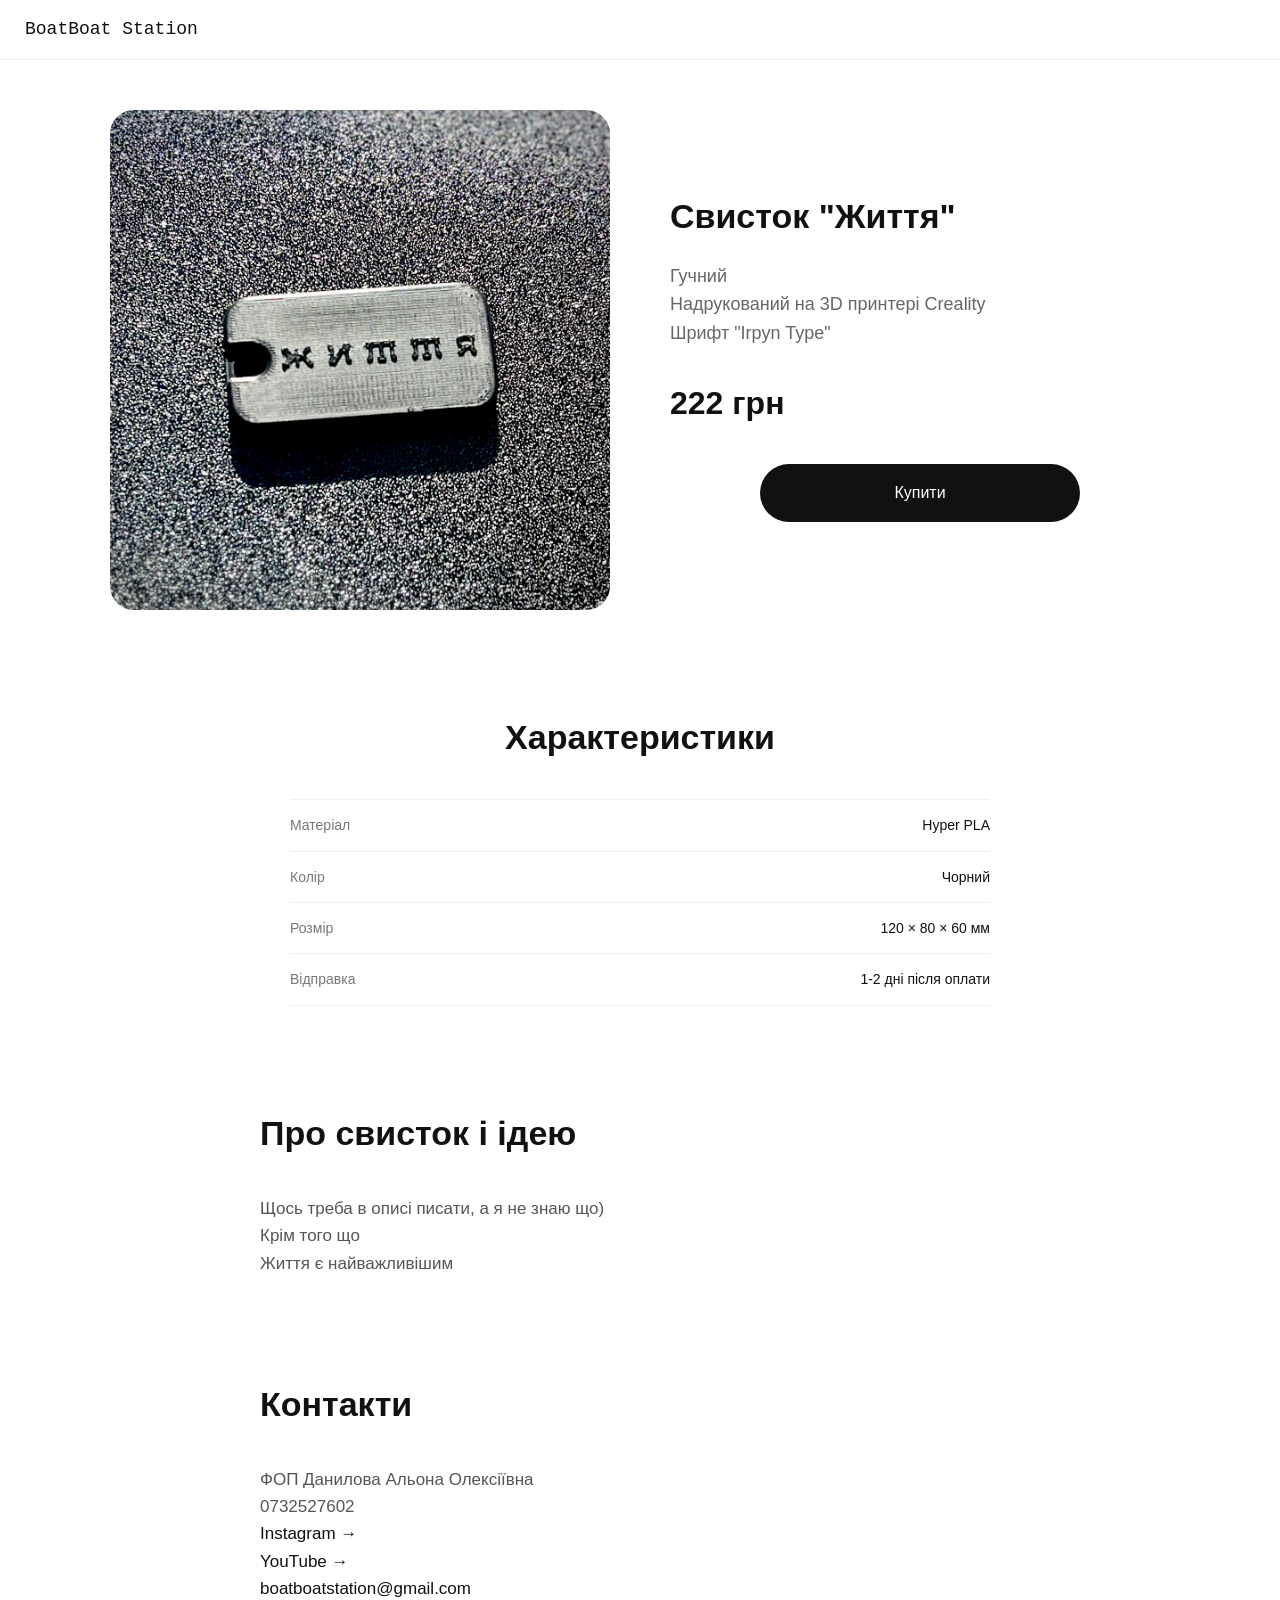
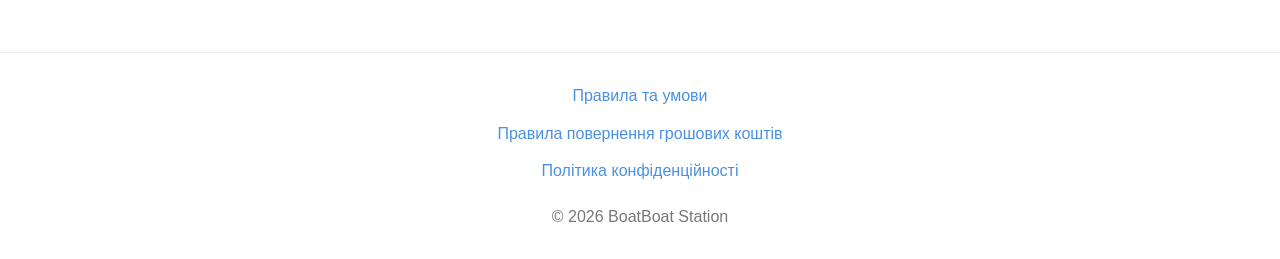
==== index.html @ ea51bc20 "Update index.html" ====
<!DOCTYPE html>
<html lang="uk">

<head>

    <meta charset="UTF-8">

    <meta name="viewport" content="width=device-width, initial-scale=1.0">

    <title>Свисток "Життя" | BoatBoat Station</title>

    <link rel="stylesheet" href="style.css">

</head>


<body>


<header class="topbar">

    <a href="index.html" class="studio-name">
    BoatBoat Station
    </a>

</header>



<main>


<section class="hero container">

    <div class="hero-image">

        <img
            src="images/product.jpeg"
            alt=Свисток "Життя"
        >

    </div>


    <div class="hero-text">

        <h1>
            Свисток "Життя"
        </h1>


        <p class="subtitle">

            Гучний<br>
            Надрукований на 3D принтері Creality<br>
            Шрифт "Irpyn Type"

        </p>


        <div class="price">

            222 грн

        </div>


        <a
            href="https://secure.wayforpay.com/payment/lifeboatboatstation"
            class="button"
            target="_blank"
            rel="noopener noreferrer">

            Купити

        </a>

    </div>

</section>



<section class="details container">

    <h2>
        Характеристики
    </h2>

    <div class="specifications">

        <div class="spec-row">
            <span>Матеріал</span>
            <strong>Hyper PLA</strong>
        </div>

        <div class="spec-row">
            <span>Колір</span>
            <strong>Чорний</strong>
        </div>

        <div class="spec-row">
            <span>Розмір</span>
            <strong>120 × 80 × 60 мм</strong>
        </div>

        <div class="spec-row">
            <span>Відправка</span>
            <strong>1-2 дні після оплати </strong>
        </div>

    </div>

</section>



<section class="description container">

    <h2>
        Про свисток і ідею
    </h2>


    <p>

        Щось треба в описі писати, а я не знаю що)<br>
        Крім того що<br>
        Життя є найважливішим
        
    </p>

</section>


<section class="contacts container">

    <h2>
        Контакти
    </h2>


    <p>
        
        ФОП Данилова Альона Олексіївна<br>
        0732527602
        
    </p>
    
    <p>
        
        <a
            href="https://www.instagram.com/boatboat_station/"
            target="_blank"
            rel="noopener noreferrer">

            Instagram →

        </a>

    </p>


    <p>

        <a
            href="https://www.youtube.com/boatboat_station"
            target="_blank"
            rel="noopener noreferrer">

            YouTube →

        </a>

    </p>


    <p>

        <a href="mailto:boatboatstation@email.com">

            boatboatstation@gmail.com

        </a>

    </p>


</section>


</main>



<footer>

    <div class="footer-links">

        <a href="terms.html">
            Правила та умови
        </a>

        <a href="returns.html">
            Правила повернення грошових коштів
        </a>
        
        <a href="privacy.html">
            Політика конфіденційності
        </a>
    </div>

    <p>
        © 2026 BoatBoat Station
    </p>

</footer>


</body>

</html>
---- style.css ----
/* Основні налаштування */

* {
    box-sizing: border-box;
    margin: 0;
    padding: 0;
}

html {
    scroll-behavior: smooth;
}

body {
    font-family: -apple-system, BlinkMacSystemFont, "Segoe UI", Arial, sans-serif;
    background: #ffffff;
    color: #111;
    line-height: 1.6;
}

.legal-page {
    max-width: 800px;
    margin: 0 auto;
    padding: 30px 25px;
}

/* Верхня панель */

.topbar {
    display: flex;
    align-items: center;
    justify-content: space-between;
    padding: 15px 25px;
    border-bottom: 1px solid #eeeeee;
    background: rgba(255,255,255,0.95);
}


/* Логотип


.logo {
    display: block;
    margin: 0;
    padding: 0;
}

.logo img {
    display: block;
    width: 55px;
    height: auto;
}
*/

/* Назва студії */


.studio-name {
    margin: 0;
    font-family: "Courier New", Courier, monospace;
    font-size: 18px;
    font-weight: 400;
    color: #111;
    text-decoration: none;
}

/* Меню */

nav {
    display: flex;
    gap: 25px;
}

nav a {
    text-decoration: none;
    color: #111;
    font-size: 14px;

    transition: opacity 0.3s ease;
}

nav a:hover {
    opacity: 0.6;
}


/* Контейнери */

.container {
    max-width: 1100px;
    margin: 0 auto;
    padding: 80px 20px;
}


/* Перший екран */

.hero {
    display: grid;
    grid-template-columns: 1fr 1fr;

    gap: 60px;

    align-items: center;
}


/* Фото товару */

.hero-image img {

    width: 100%;
    max-width: 600px;

    height: auto;

    border-radius: 24px;

    display: block;

    margin: 0 auto;
}


/* Текст */

.hero-text h1 {
    font-size: 52px;
    line-height: 1.15;

    margin-bottom: 25px;
}


.subtitle {
    color: #666;

    font-size: 18px;

    margin-bottom: 30px;
}


.price {
    font-size: 32px;
    font-weight: 700;

    margin-bottom: 35px;
}


/* Кнопка */

.button {
    display: flex;
    justify-content: center;
    align-items: center;

    width: 220px;
    height: 58px;

    margin: 0 auto;

    background: #111;
    color: white;

    text-decoration: none;

    border-radius: 999px;

    font-size: 16px;
    font-weight: 500;

    transition:
        transform 0.3s ease,
        opacity 0.3s ease;
}


.button:hover {

    transform: translateY(-3px);

    opacity: 0.85;

}


.button:active {

    transform: translateY(0);

}


/* Заголовки секцій */

section h2 {

    font-size: 34px;

    margin-bottom: 35px;

}


/* Характеристики */

.details {

    text-align: center;

}

.specifications {
    max-width: 700px;
    margin: 0 auto;
}

.spec-row {
    display: flex;
    justify-content: space-between;
    align-items: center;

    padding: 16px 0;

    border-bottom: 1px solid #eeeeee;

    gap: 30px;
}

.spec-row:first-child {
    border-top: 1px solid #eeeeee;
}

.spec-row span {
    color: #777;
}

.spec-row strong {
    font-weight: 500;
    text-align: right;
}


.detail-card span {

    display: block;

    color: #777;

    font-size: 14px;

    margin-bottom: 12px;

}


.detail-card strong {

    font-size: 18px;

}


/* Текстові блоки */

.description,
.process,
.returns,
.contacts {

    max-width: 800px;

}


.description p,
.process p,
.returns p,
.contacts p {

    color: #555;

    font-size: 17px;

}


/* Блок процесу */

.process {

    text-align: center;

}


/* Футер */

footer {

    border-top: 1px solid #eeeeee;

    text-align: center;

    padding: 30px;

    color: #777;

}

.footer-links {
    display: flex;
    flex-direction: column;
    align-items: center;
    gap: 12px;
    margin-bottom: 20px;

}

.footer-links a {

    color: #4a90e2;

    text-decoration: none;

}

.footer-links a:hover {

    text-decoration: underline;

}

/* Планшети */

@media (max-width: 900px) {


    .hero {

        grid-template-columns: 1fr;

    }


    .hero-text h1 {

        font-size: 42px;

    }


    .details-grid {

        grid-template-columns: repeat(2, 1fr);

    }

}


/* Телефони */

@media (max-width: 600px) {

    .topbar {
        flex-direction: row;
        justify-content: space-between;
        align-items: center;
        padding: 15px 20px;
    }

    .logo {
        display: block;
        flex-shrink: 0;
    }

    .logo img {
        display: block;
        width: 55px;
        height: auto;
    }

    .studio-name {
        white-space: nowrap;
    }
}

    nav {
        gap: 15px;
    }

    .container {
        padding: 50px 20px;
    }

    .hero-text h1 {
        font-size: 34px;
    }

    .hero-image {
        width: 100%;
    }

    .hero-image img {
        width: 100%;
        max-width: 100%;
    }

    .button {
        width: 100%;
        max-width: 320px;
    }

    .details-grid {
        grid-template-columns: 1fr;
    }

    .contacts a {
        color: #111;
        text-decoration: none;
        transition: opacity 0.3s ease;
    }

    .contacts a:hover {
        opacity: 0.6;
    }
    
    .spec-row {
    padding: 14px 0;
    gap: 20px;
    }

    .spec-row span {
    font-size: 14px;
    }

    .spec-row strong {
    font-size: 14px;
    }

}
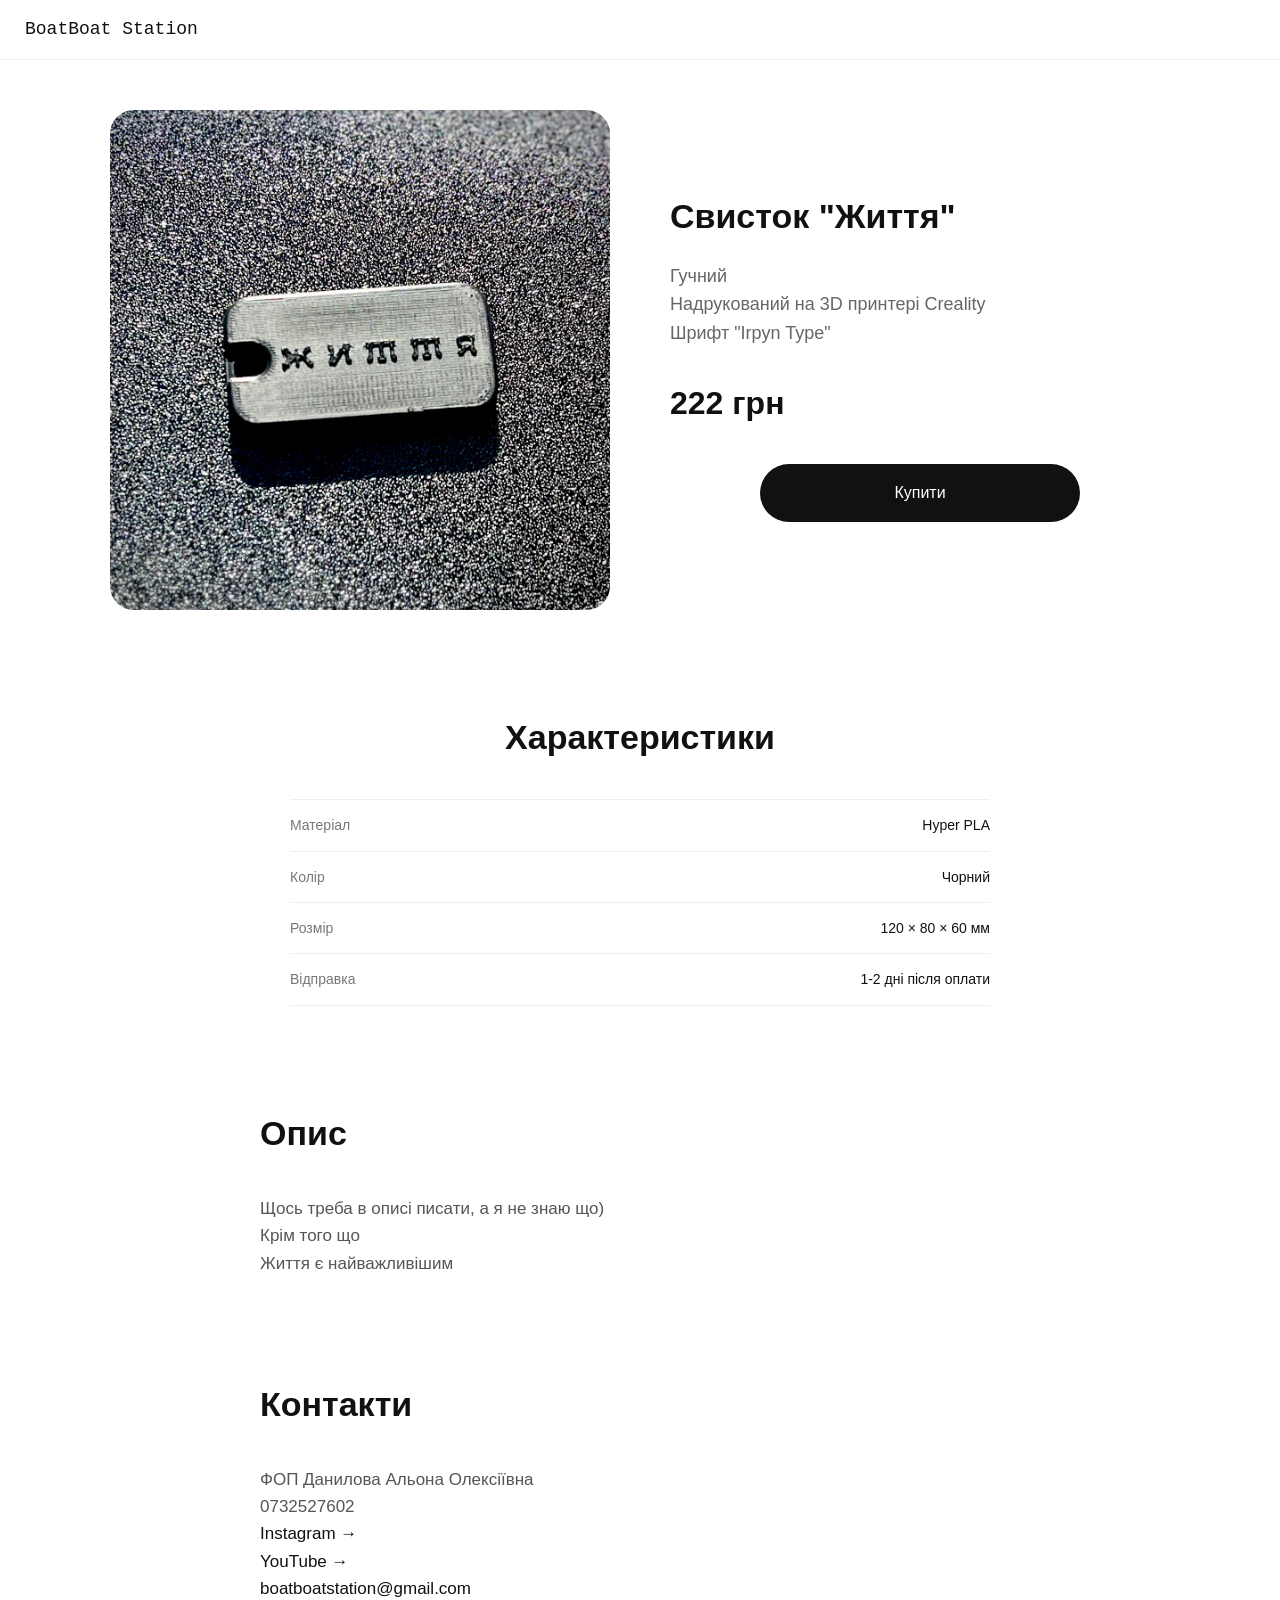
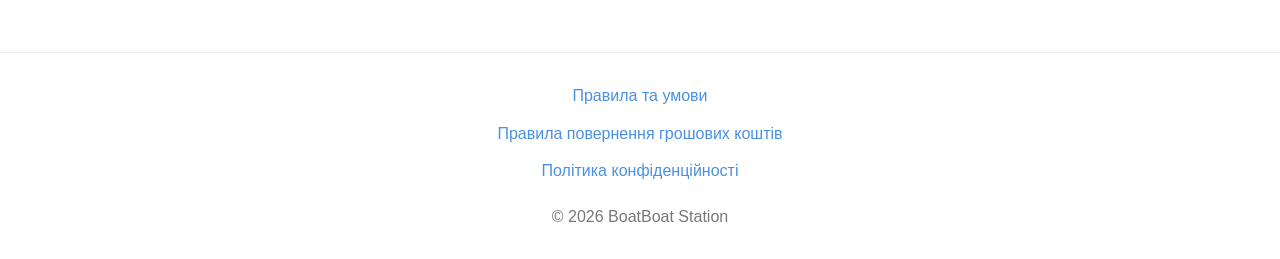
==== commit 01eb1302: "Update index.html" ====
--- a/index.html
+++ b/index.html
@@ -118,7 +118,7 @@
 <section class="description container">
 
     <h2>
-        Про свисток і ідею
+        Опис
     </h2>
 
 
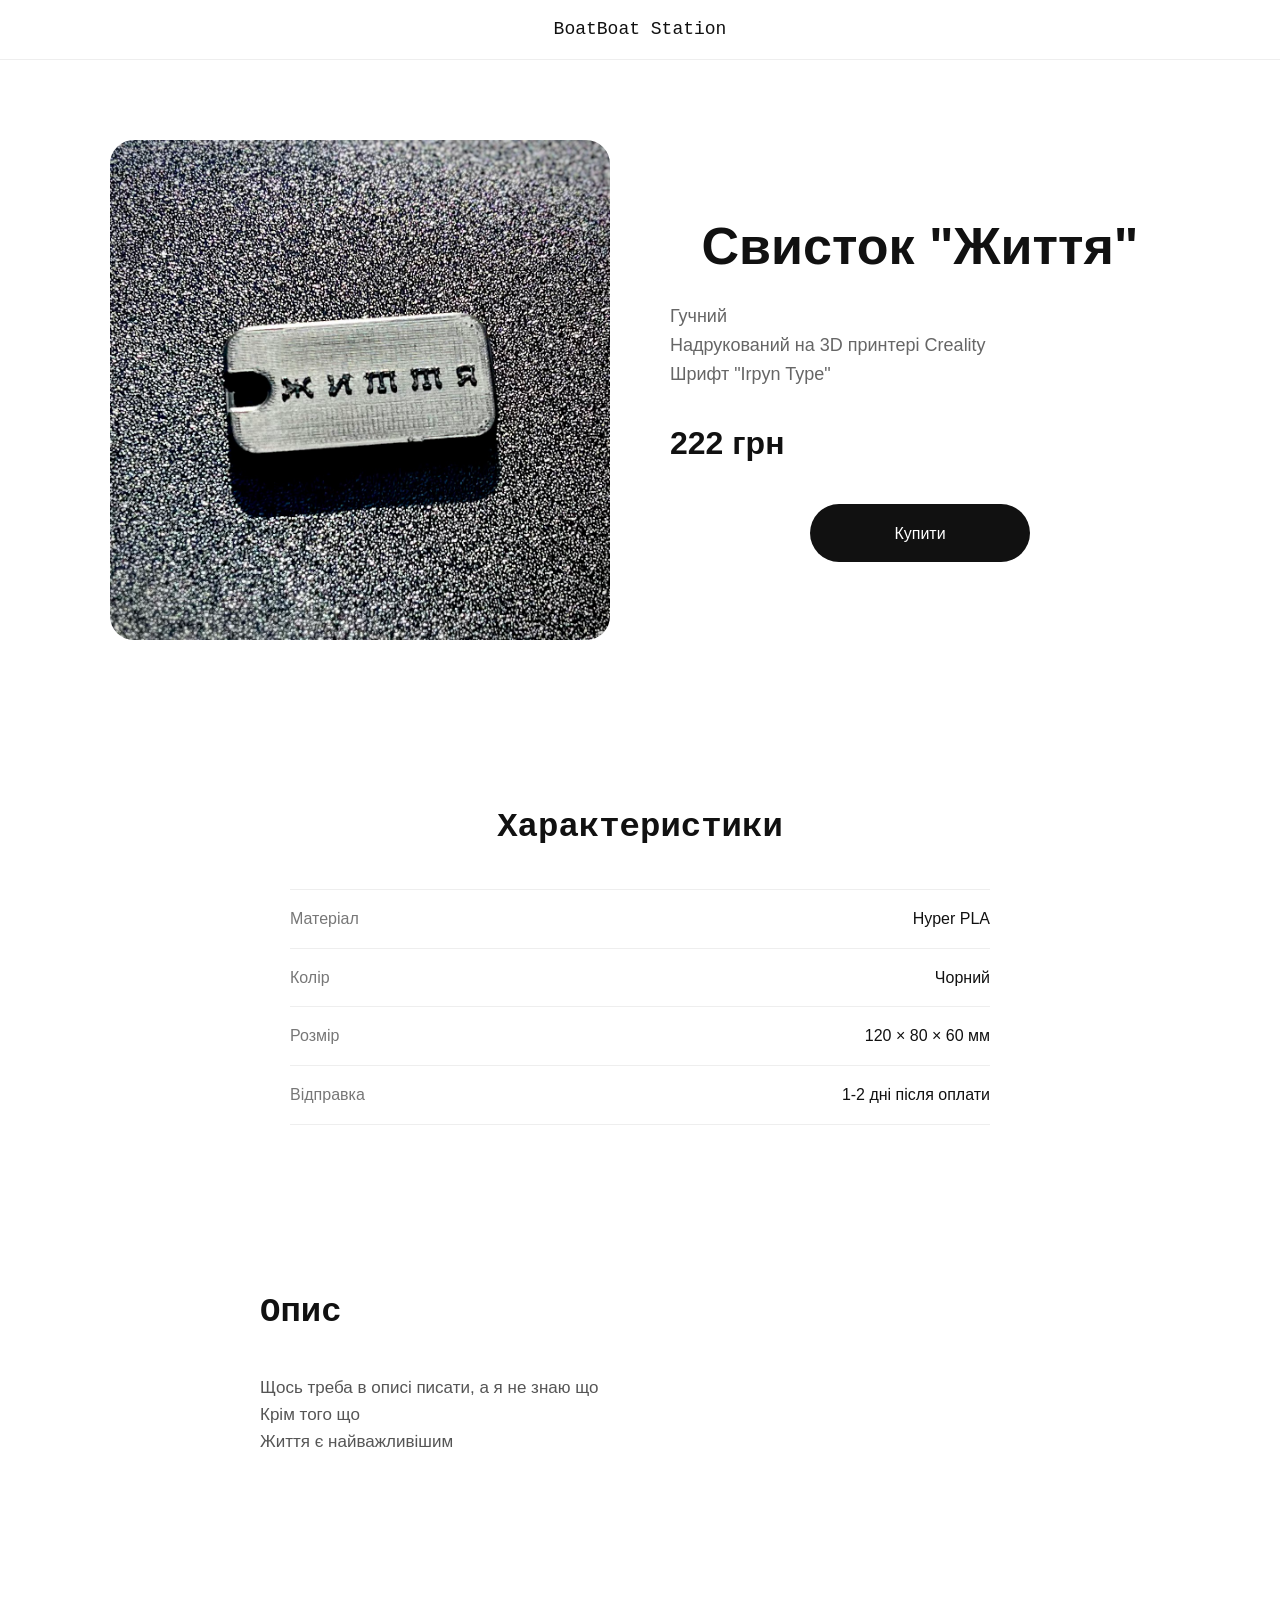
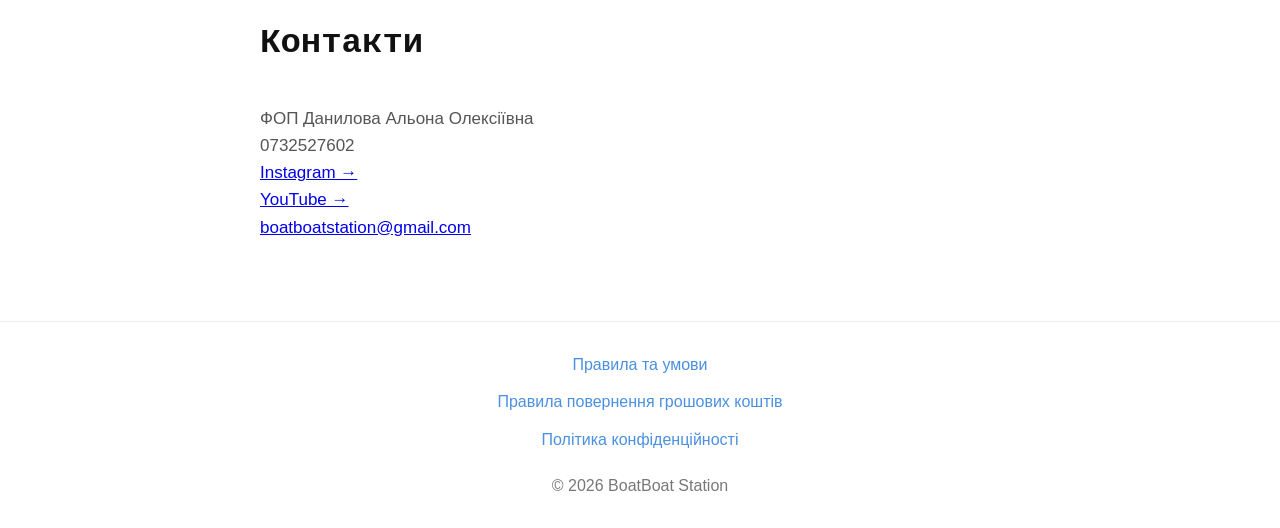
==== commit 21699b95: "Update index.html" ====
--- a/index.html
+++ b/index.html
@@ -124,7 +124,7 @@
 
     <p>
 
-        Щось треба в описі писати, а я не знаю що)<br>
+        Щось треба в описі писати, а я не знаю що<br>
         Крім того що<br>
         Життя є найважливішим
         
--- a/style.css
+++ b/style.css
@@ -28,12 +28,11 @@
 .topbar {
     display: flex;
     align-items: center;
-    justify-content: space-between;
+    justify-content: center;
     padding: 15px 25px;
     border-bottom: 1px solid #eeeeee;
     background: rgba(255,255,255,0.95);
 }
-
 
 /* Логотип
 
@@ -126,8 +125,8 @@
 .hero-text h1 {
     font-size: 52px;
     line-height: 1.15;
-
     margin-bottom: 25px;
+    text-align: center;
 }
 
 
@@ -195,6 +194,8 @@
 /* Заголовки секцій */
 
 section h2 {
+    
+    font-family: "Lucida Console", Monaco, monospace;
 
     font-size: 34px;
 
@@ -332,6 +333,15 @@
 
 }
 
+.back-home {
+    color: #4a90e2;
+    text-decoration: none;
+}
+
+.back-home:hover {
+    text-decoration: underline;
+}
+
 /* Планшети */
 
 @media (max-width: 900px) {
@@ -365,11 +375,10 @@
 @media (max-width: 600px) {
 
     .topbar {
-        flex-direction: row;
-        justify-content: space-between;
+
+        justify-content: center;
         align-items: center;
         padding: 15px 20px;
-    }
 
     .logo {
         display: block;
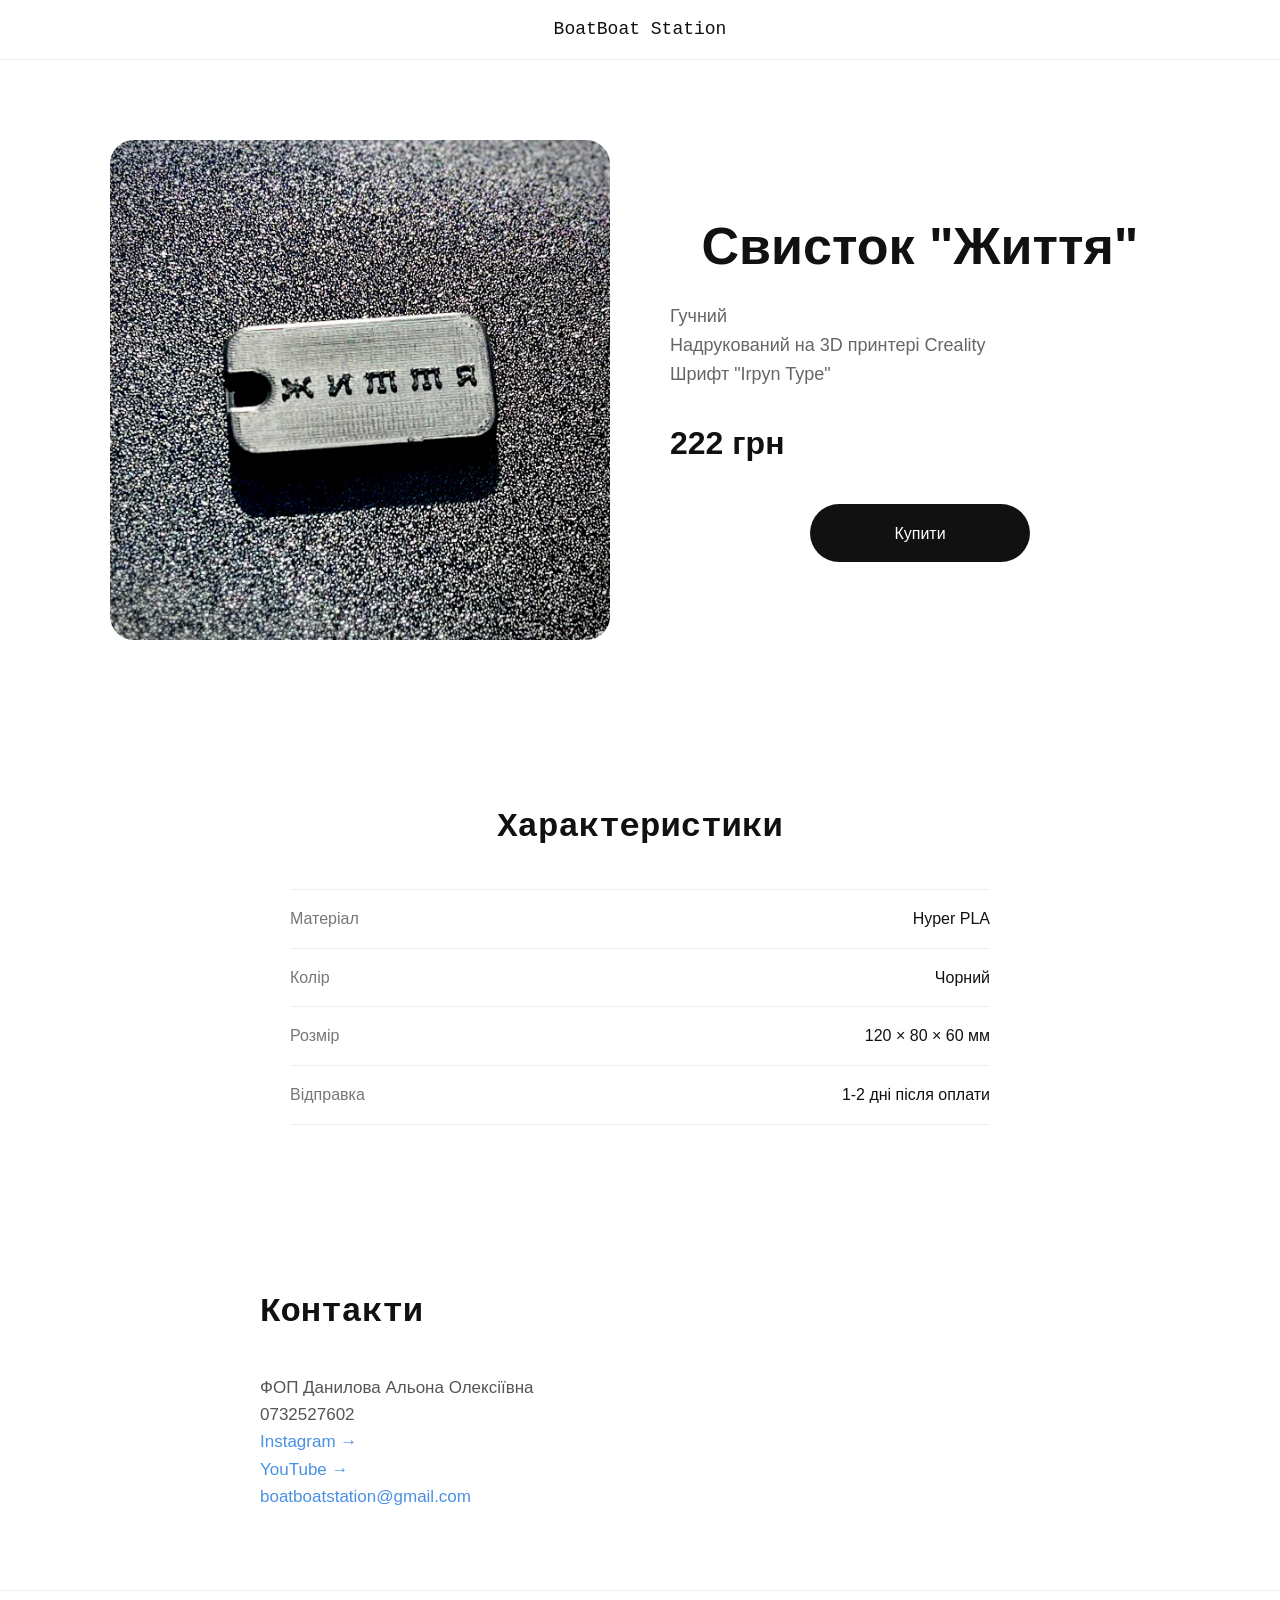
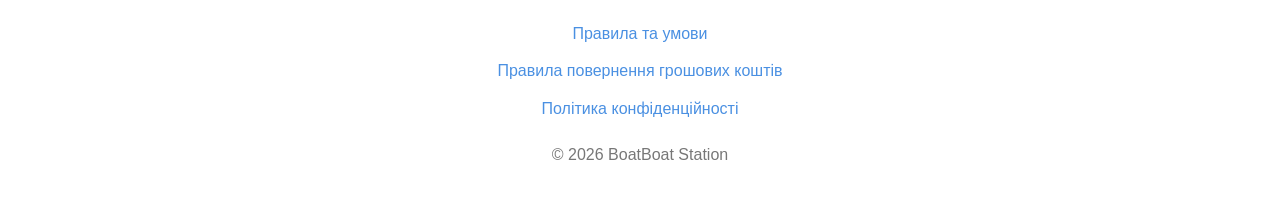
==== commit f8b0d7eb: "Update index.html" ====
--- a/index.html
+++ b/index.html
@@ -114,25 +114,6 @@
 </section>
 
 
-
-<section class="description container">
-
-    <h2>
-        Опис
-    </h2>
-
-
-    <p>
-
-        Щось треба в описі писати, а я не знаю що<br>
-        Крім того що<br>
-        Життя є найважливішим
-        
-    </p>
-
-</section>
-
-
 <section class="contacts container">
 
     <h2>
--- a/style.css
+++ b/style.css
@@ -195,7 +195,7 @@
 
 section h2 {
     
-    font-family: "Lucida Console", Monaco, monospace;
+    font-family: Monaco, "Courier New", monospace;
 
     font-size: 34px;
 
@@ -342,6 +342,16 @@
     text-decoration: underline;
 }
 
+.contacts a {
+    color: #4a90e2;
+    text-decoration: none;
+    transition: opacity 0.3s ease;
+}
+
+.contacts a:hover {
+    opacity: 0.6;
+}
+
 /* Планшети */
 
 @media (max-width: 900px) {
@@ -425,16 +435,6 @@
     .details-grid {
         grid-template-columns: 1fr;
     }
-
-    .contacts a {
-        color: #111;
-        text-decoration: none;
-        transition: opacity 0.3s ease;
-    }
-
-    .contacts a:hover {
-        opacity: 0.6;
-    }
     
     .spec-row {
     padding: 14px 0;
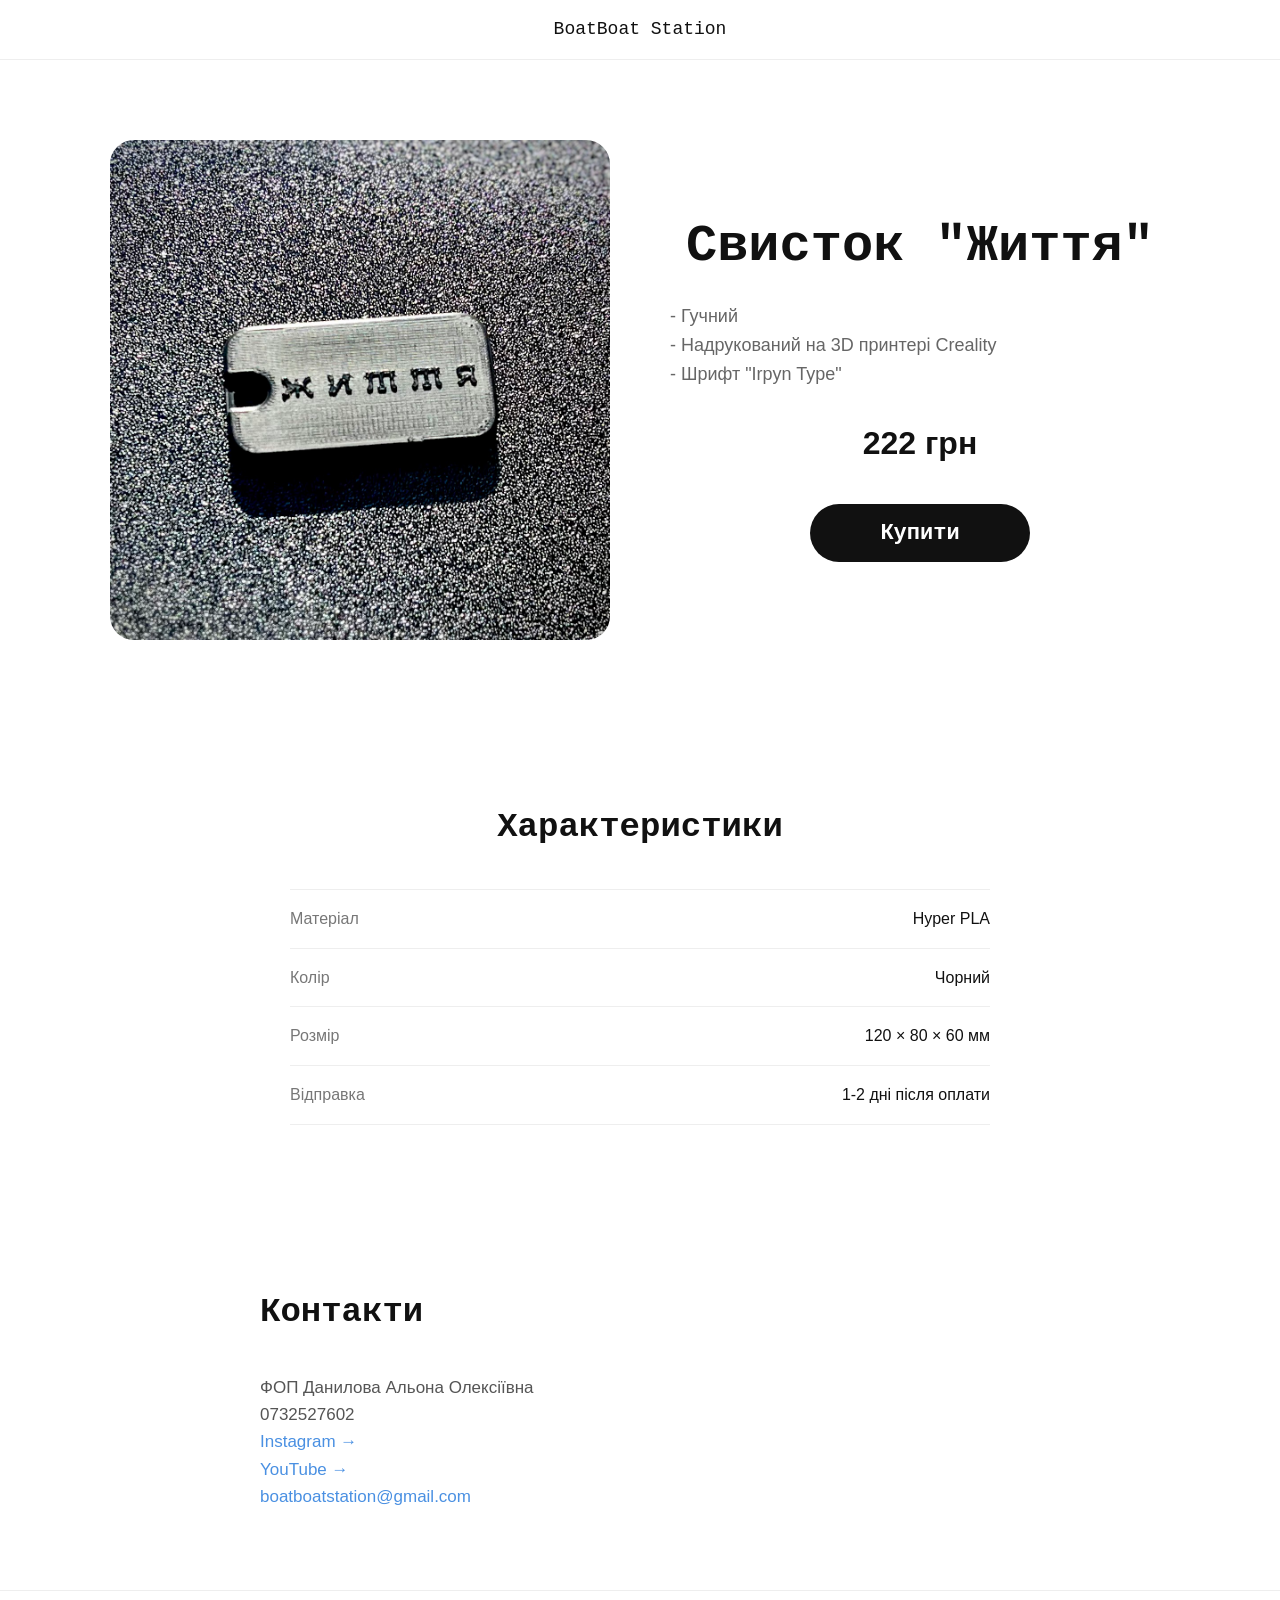
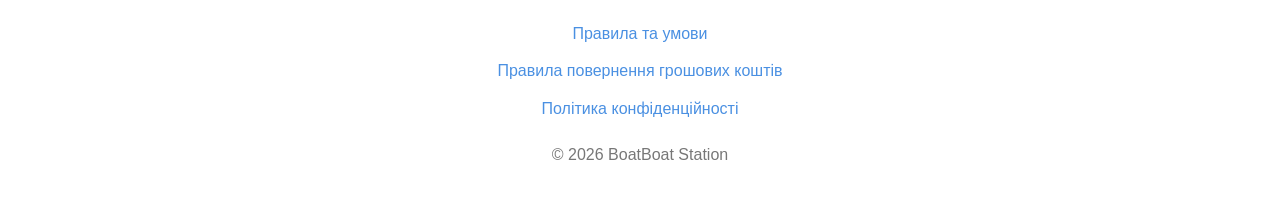
==== commit d1919a2a: "Update index.html" ====
--- a/index.html
+++ b/index.html
@@ -51,9 +51,9 @@
 
         <p class="subtitle">
 
-            Гучний<br>
-            Надрукований на 3D принтері Creality<br>
-            Шрифт "Irpyn Type"
+            - Гучний<br>
+            - Надрукований на 3D принтері Creality<br>
+            - Шрифт "Irpyn Type"
 
         </p>
 
--- a/style.css
+++ b/style.css
@@ -124,6 +124,7 @@
 
 .hero-text h1 {
     font-size: 52px;
+    font-family: "Courier New", Courier, monospace;
     line-height: 1.15;
     margin-bottom: 25px;
     text-align: center;
@@ -142,8 +143,8 @@
 .price {
     font-size: 32px;
     font-weight: 700;
-
     margin-bottom: 35px;
+    text-align: center;
 }
 
 
@@ -166,8 +167,9 @@
 
     border-radius: 999px;
 
-    font-size: 16px;
-    font-weight: 500;
+    font-family: Monaco, "Courier New", monospace;
+    font-size: 22px;
+    font-weight: 600;
 
     transition:
         transform 0.3s ease,
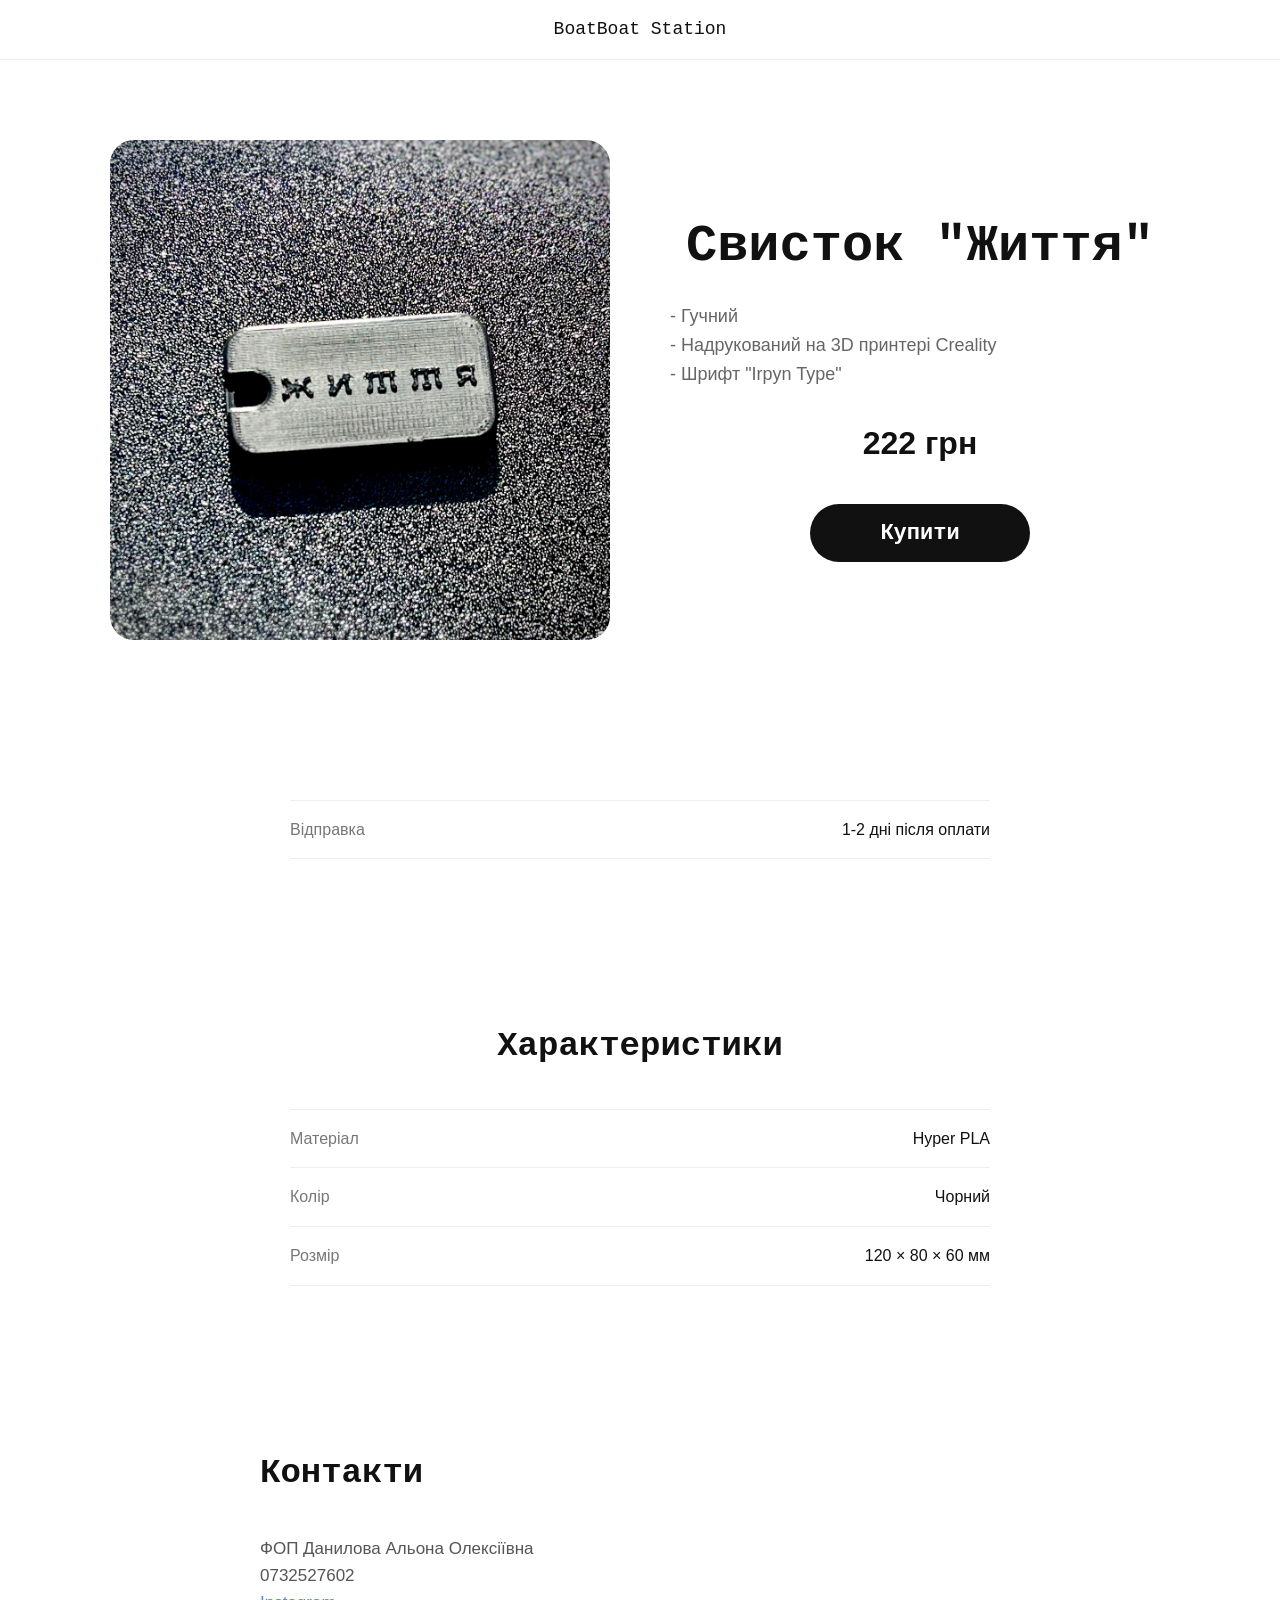
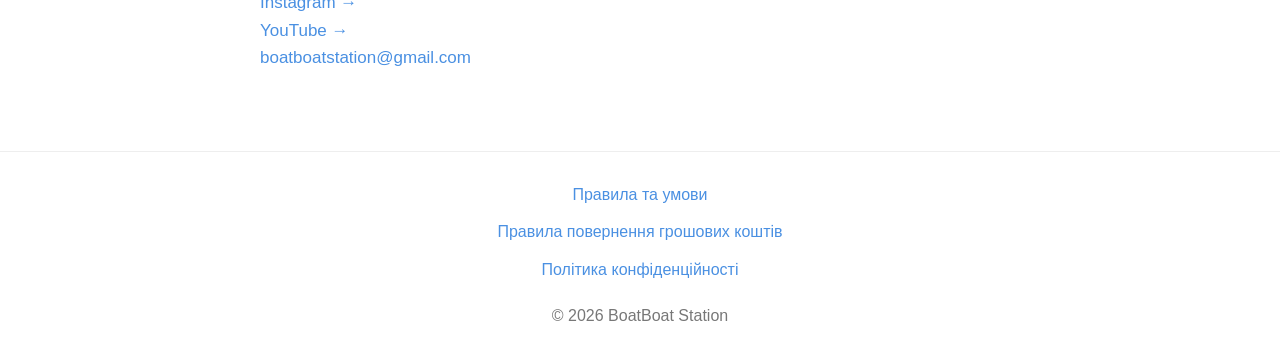
==== commit a36b8f77: "Update index.html" ====
--- a/index.html
+++ b/index.html
@@ -79,6 +79,21 @@
 
 </section>
 
+<section class="details container">
+
+    <div class="specifications">
+        
+        
+        <div class="spec-row">
+            <span>Відправка</span>
+            <strong>1-2 дні після оплати </strong>
+        </div>
+        
+
+        
+    </div>
+
+</section>
 
 
 <section class="details container">
@@ -104,10 +119,7 @@
             <strong>120 × 80 × 60 мм</strong>
         </div>
 
-        <div class="spec-row">
-            <span>Відправка</span>
-            <strong>1-2 дні після оплати </strong>
-        </div>
+
 
     </div>
 
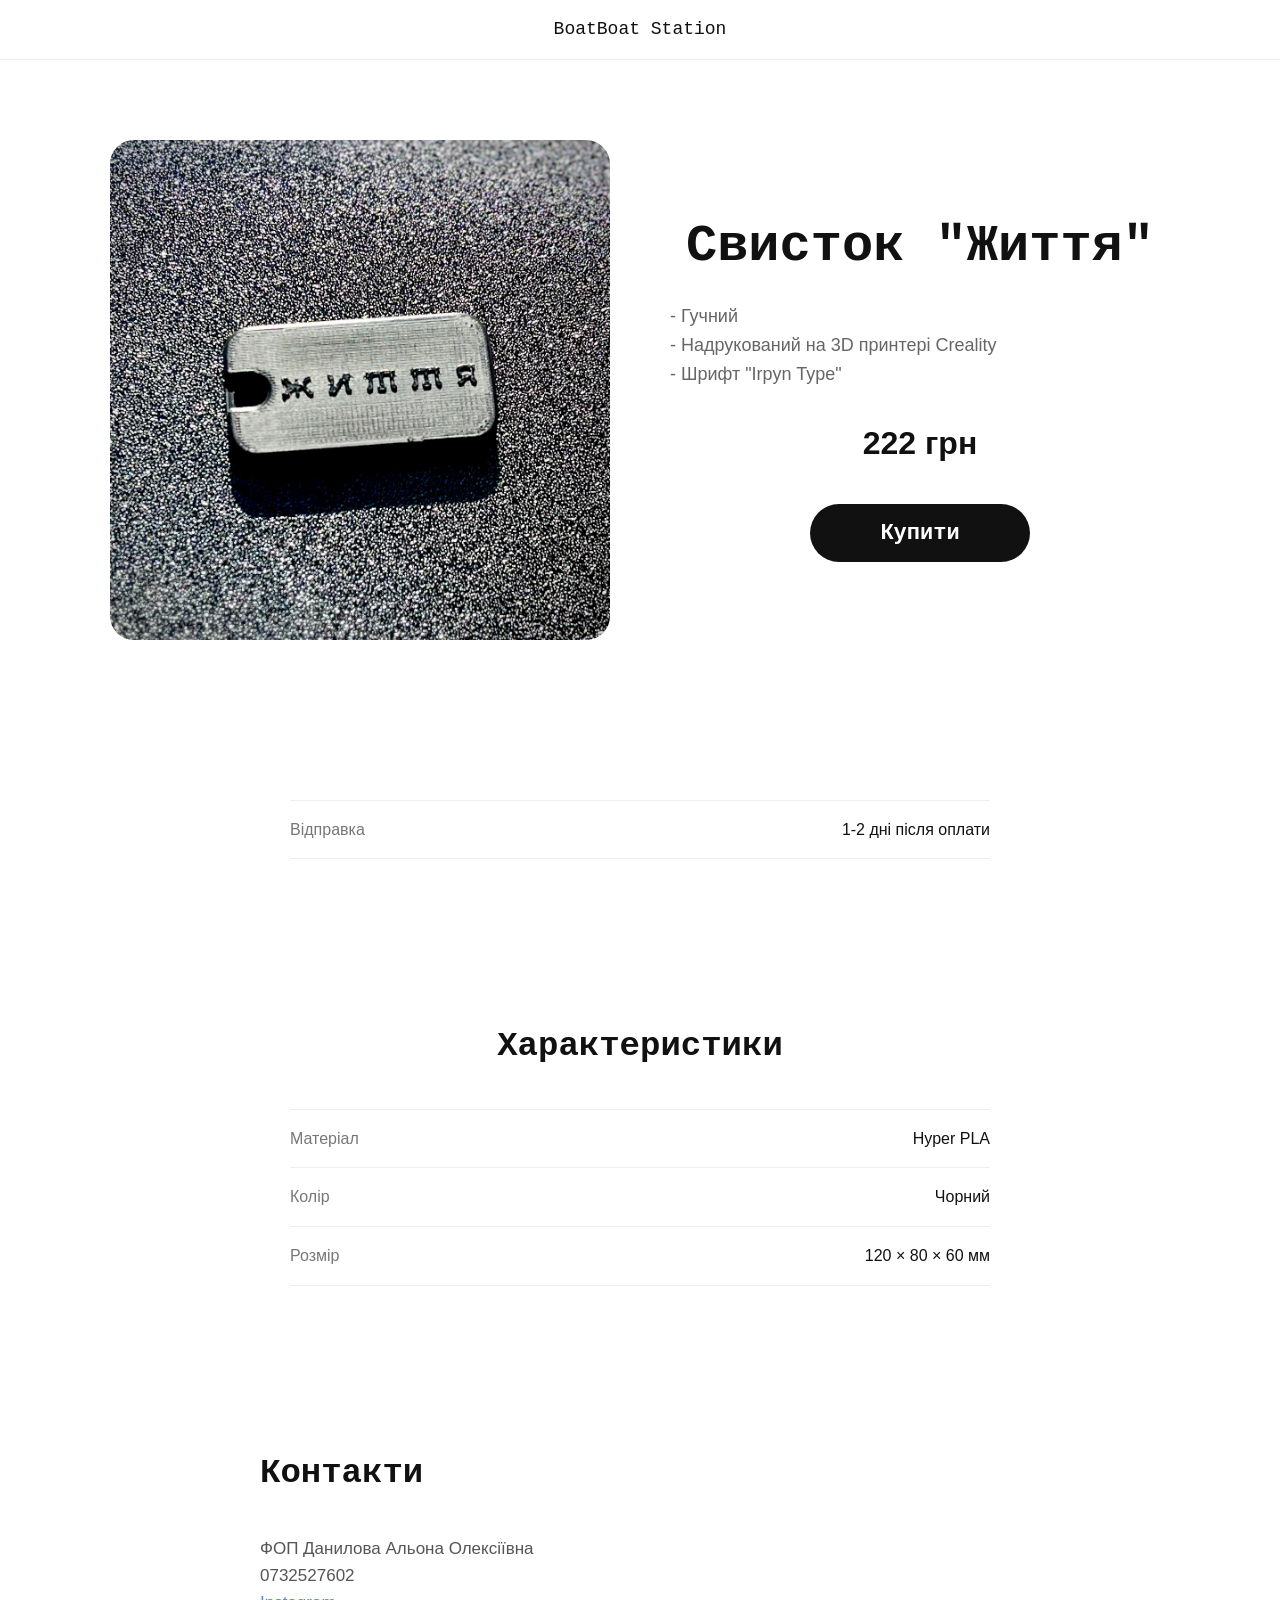
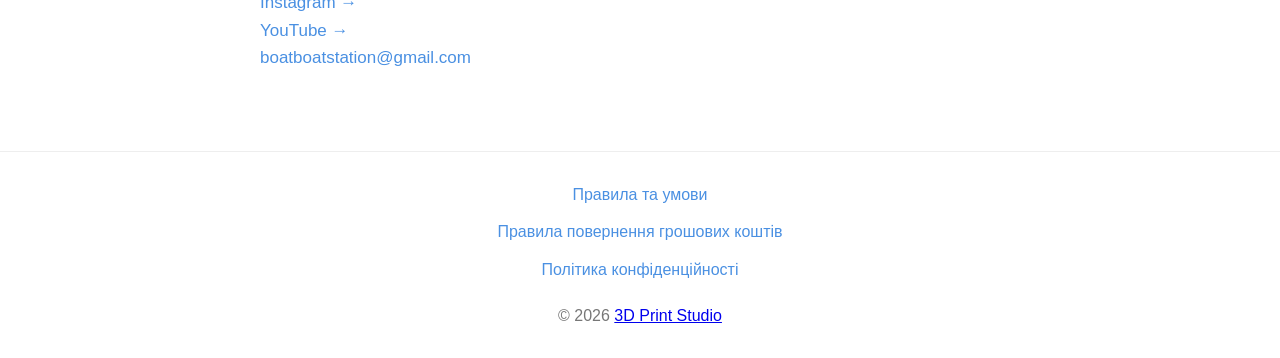
==== commit e841391f: "Update index.html" ====
--- a/index.html
+++ b/index.html
@@ -204,7 +204,7 @@
     </div>
 
     <p>
-        © 2026 BoatBoat Station
+    © 2026 <a href="index.html">3D Print Studio</a>
     </p>
 
 </footer>
